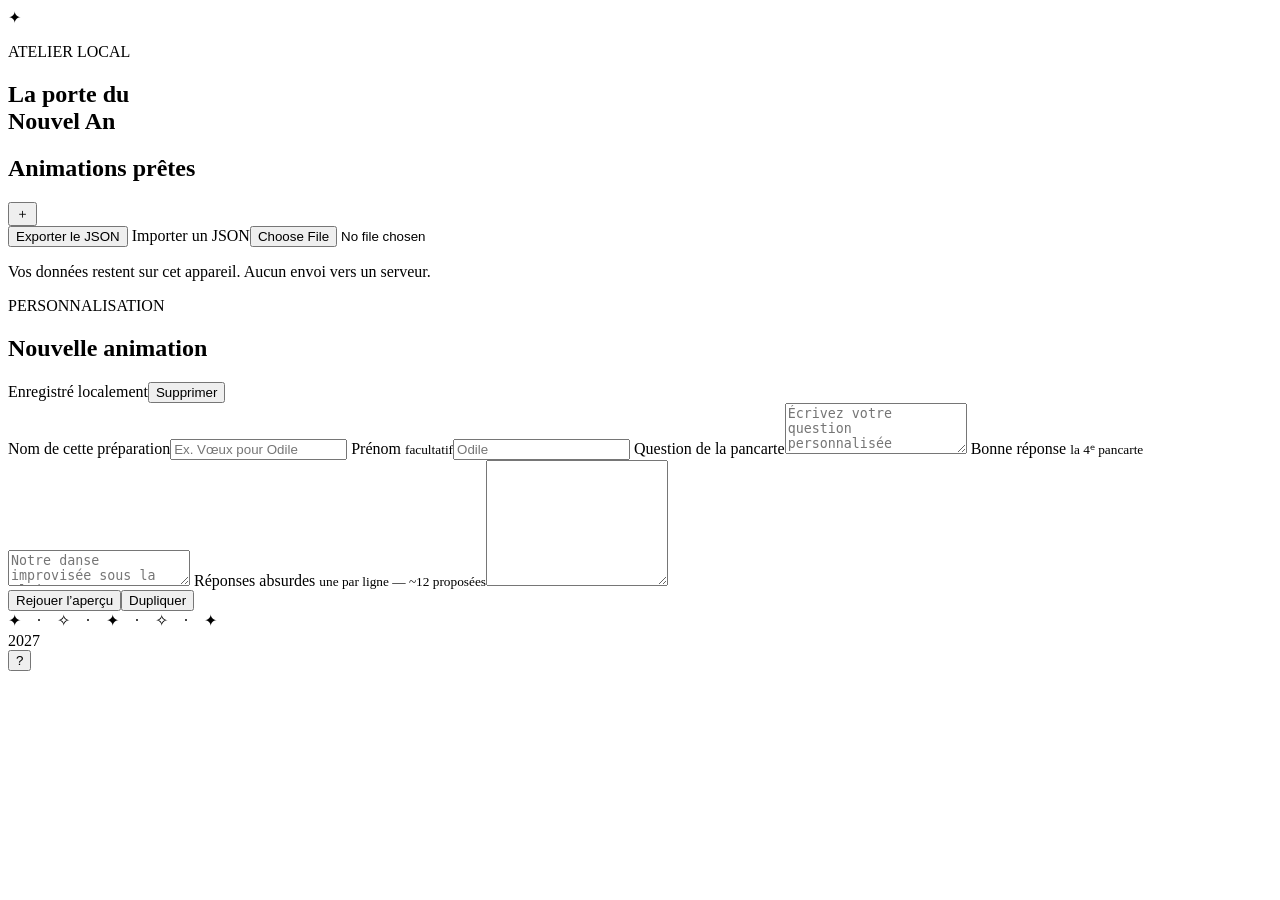
==== index.html @ 50838928 "Ajouter l’animation du Nouvel An" ====
<!doctype html>
<html lang="fr">
  <head>
    <meta charset="UTF-8" />
    <meta name="viewport" content="width=device-width, initial-scale=1.0" />
    <meta name="description" content="Créateur local d'animations de vœux du Nouvel An." />
    <title>La porte du Nouvel An</title>
    <link rel="stylesheet" href="style.css?v=20261016-2" />
    <style>
      .scene-toss .wire-person { left:33%; animation: pick-up .56s ease-in-out forwards; }
      .scene-toss .sign { top:-50px; left:17px; width:205px; min-height:91px; height:auto; padding:10px 12px; opacity:1; animation: toss-sign .56s ease-in forwards; font:700 16px/1.08 Georgia,serif; }
      @keyframes toss-sign { to { transform:translate(310px,-125px) rotate(36deg); opacity:0; } }
      @keyframes pick-up { 50% { transform:translateY(18px) rotate(13deg); } 100% { transform:translateY(0); } }
    </style>
    <style>
      .scene-wrong .wire-person { left:33%; animation: sit-and-cry .45s ease-out forwards; }
      .scene-wrong .wire-person::after { content:"💧"; position:absolute; top:58px; left:82px; font-size:20px; animation: tears .8s ease-in-out infinite; }
      .scene-wrong .answer-button { animation: toss-answer .55s ease-in forwards; pointer-events:none; }
      .scene-wrong .sign { display:none; }
      @keyframes toss-answer { to { transform:translate(340px,-155px) rotate(40deg); opacity:0; } }
      @keyframes sit-and-cry { to { transform:translate(-18px,48px) rotate(72deg); } }
      @keyframes tears { 50% { transform:translateY(12px); opacity:.35; } }
    </style>
    <style>
      .scene-answers .sign { display:block; top:-50px; left:17px; width:205px; min-height:91px; height:auto; padding:10px 12px; opacity:1; transform:rotate(-2deg); font:700 16px/1.08 Georgia,serif; animation:sign-up .35s ease-out forwards; }
      .scene-wrong .sign { display:block; top:-50px; left:17px; width:205px; min-height:91px; height:auto; padding:10px 12px; opacity:1; animation:toss-sign .56s ease-in forwards; font:700 16px/1.08 Georgia,serif; }
    </style>
    <style>
      .scene-restart .wire-person { left:33%; animation:run-away 1.1s ease-in forwards; }
      .scene-restart .sign { opacity:0; }
      @keyframes run-away { to { transform:translateX(-430px) rotate(-8deg); } }
    </style>
    <style>
      .scene-intro .arm-left { animation: swing-arm-left .28s ease-in-out infinite alternate; }
      .scene-intro .arm-right { animation: swing-arm-right .28s ease-in-out infinite alternate; }
      .scene-intro .leg-left { animation: swing-leg-left .28s ease-in-out infinite alternate; }
      .scene-intro .leg-right { animation: swing-leg-right .28s ease-in-out infinite alternate; }
      @keyframes swing-arm-left { from { transform:rotate(58deg); } to { transform:rotate(-42deg); } }
      @keyframes swing-arm-right { from { transform:rotate(-60deg); } to { transform:rotate(40deg); } }
      @keyframes swing-leg-left { from { transform:rotate(30deg); } to { transform:rotate(-34deg); } }
      @keyframes swing-leg-right { from { transform:rotate(-30deg); } to { transform:rotate(34deg); } }
    </style>
    <style>
      .scene-knock .wire-person { left:42%; animation: stand-at-door .18s ease-out forwards; }
      .scene-knock .arm-right { height:60px; animation: knock-against-door .18s ease-in-out 9 alternate; }
      .scene-knock .arm-left { transform:rotate(55deg); }
      .scene-knock .leg-left { transform:rotate(40deg); }
      .scene-knock .leg-right { transform:rotate(-15deg); }
      @keyframes stand-at-door { to { transform:translateX(0); } }
      @keyframes knock-against-door { from { transform:rotate(-65deg) translate(0,0); } to { transform:rotate(-72deg) translate(7px,-3px); } }
    </style>
    <style>
      .door-reveal { display:none; }
      .scene-success { background:linear-gradient(#172b4b 0%,#203a64 62%,#1d3048 62%); }
      .scene-success::after { display:none; }
      .scene-success .door-knob { display:none; }
      .scene-success.scene-sunrise .stars,.scene-success.scene-sunrise .moon { display:none; }
      .scene-success .door { overflow:visible; background:transparent; box-shadow:none; }
      .scene-success .door-reveal { display:block; position:absolute; z-index:1; inset:0; overflow:hidden; background:linear-gradient(#76bfe4 0%,#f9d495 51%,#378fba 52%,#1e6f9b 75%,#e3bd72 76%); opacity:0; }
      .scene-success .door-reveal::before { content:""; position:absolute; z-index:1; right:-12%; bottom:-8%; width:125%; height:30%; background:radial-gradient(ellipse at 48% 5%,#f6dfa0 0 8%,transparent 9%),linear-gradient(172deg,transparent 0 36%,#ebcd83 37% 100%); }
      .scene-success .sun { position:absolute; z-index:1; left:58%; bottom:48%; width:45px; height:45px; border-radius:50%; background:#fff1a6; box-shadow:0 0 23px #fff1a6; transform:translate(-50%,48px); }
      .scene-success.scene-sunrise .sun { animation:sunrise 20.7s ease-out forwards; }
      .scene-success.scene-sunrise .door-reveal { animation:landscape-appears 20.7s ease-out forwards; }
      .scene-success .sea { position:absolute; z-index:2; bottom:24%; width:100%; height:24%; background:linear-gradient(#e7f6eb 0 2px,#378fba 3px,#1e6f9b 100%); opacity:.82; }
      .trash-bag { display:none; }
      .scene-success.scene-sunrise .trash-bag { display:flex; position:absolute; z-index:1; left:-170px; bottom:25%; width:145px; height:98px; align-items:center; justify-content:center; padding:15px 12px 10px; border-radius:48% 46% 42% 44%; background:linear-gradient(135deg,#24272b,#020303 68%); box-shadow:inset 14px 8px 18px #555a60,4px 7px 8px #143e59aa; color:#fff; font:700 15px/1.05 Georgia,serif; text-align:center; transform:rotate(-8deg); animation:trash-crosses-sea 20.7s linear forwards; }
      .scene-success.scene-sunrise .trash-bag::before { content:""; position:absolute; top:-16px; left:53px; width:35px; height:23px; border-radius:50% 50% 20% 20%; background:#111315; transform:rotate(8deg); }
      .caravel { display:none; }
      .scene-success.scene-sunrise .caravel { display:block; position:absolute; z-index:1; left:calc(100% + 25px); bottom:31%; width:180px; height:125px; animation:caravel-arrives 17.625s ease-out forwards; }
      .caravel::before { content:""; position:absolute; bottom:0; left:10px; width:160px; height:38px; border-radius:0 0 50% 50%; background:linear-gradient(#8b4e2c,#492719); box-shadow:inset 0 -10px #2d1711,0 7px 7px #143e5988; }
      .caravel::after { content:"2027"; position:absolute; z-index:3; bottom:8px; left:55px; color:#f7e6b9; font:700 21px/1 Georgia,serif; letter-spacing:1px; text-shadow:1px 1px #2d1711; }
      .caravel-mast { position:absolute; z-index:2; bottom:30px; left:87px; width:6px; height:102px; background:#57321e; }
      .caravel-sail { position:absolute; z-index:1; bottom:49px; width:70px; height:78px; background:#f5e6bd; box-shadow:inset -8px 0 #d3b77f; }
      .caravel-sail.left { left:18px; clip-path:polygon(100% 0,100% 100%,0 100%); }
      .caravel-sail.right { left:93px; clip-path:polygon(0 0,100% 100%,0 100%); }
      .caravel-flag { position:absolute; z-index:3; bottom:125px; left:90px; width:34px; height:20px; background:#ba463b; clip-path:polygon(0 0,100% 25%,0 100%); }
      .new-year-message { display:none; }
      .scene-success.scene-sunrise .new-year-message { display:block; position:absolute; z-index:7; top:calc(77% - 285px); left:58%; width:270px; max-height:0; overflow:hidden; padding:0 18px; transform:translate(-50%,-45px); border-radius:2px; background:#fff7df; box-shadow:0 5px 12px #17233a88; color:#4c3126; font:700 19px/1.22 Georgia,serif; text-align:center; animation:unroll-new-year-message 2.4s ease-out 6s forwards; }
      .scene-success.scene-sunrise .new-year-message::before { content:""; display:block; height:9px; margin:0 -18px 10px; background:#d6a653; }
      .scene-success .door::before,.scene-success .door::after { content:""; position:absolute; z-index:4; top:0; bottom:0; width:50%; background:#f1b656; box-shadow:inset 12px 0 #dd9244,inset -7px 0 #f9d37a; }
      .scene-success .door::before { left:0; transform-origin:left center; animation:open-left 4.8s ease-in-out forwards; }
      .scene-success .door::after { right:0; transform-origin:right center; animation:open-right 4.8s ease-in-out forwards; }
      .scene-success .door-year { z-index:5; display:flex; justify-content:center; }
      .scene-success .door-year span { display:inline-block; }
      .scene-success .year-right { font-size:0; }
      .scene-success .year-right::after { content:"26"; font-size:54px; }
      .scene-success .year-left { animation:year-to-left 1.6s ease-in forwards; }
      .scene-success .year-right { animation:year-to-right 1.6s ease-in forwards; }
      .scene-success .wire-person { z-index:6; bottom:17%; }
      .scene-success.scene-walking .wire-person { left:33%; animation:walk-to-door 2.6s linear forwards; }
      .scene-success.scene-walking .leg-left { animation:walk-leg-left .29s linear 9 alternate; }
      .scene-success.scene-walking .leg-right { animation:walk-leg-right .29s linear 9 alternate; }
      .scene-success.scene-walking .arm-left { animation:walk-arm-left .29s linear 9 alternate; }
      .scene-success.scene-walking .arm-right { animation:walk-arm-right .29s linear 9 alternate; }
      .scene-success.scene-sunrise .wire-person { left:58%; transform:translateX(-50%); animation:move-aside-for-caravel 4s ease-out forwards; }
      .scene-success .sign { display:none; }
      .scene-success .success { top:7%; animation:fade-in 1.2s ease-out forwards; }
      @keyframes open-left { to { transform:perspective(500px) rotateY(-108deg); } }
      @keyframes open-right { to { transform:perspective(500px) rotateY(108deg); } }
      @keyframes year-to-left { to { opacity:0; transform:translate(-190px,-35px) rotate(-24deg); } }
      @keyframes year-to-right { to { opacity:0; transform:translate(190px,-35px) rotate(24deg); } }
      @keyframes caravel-arrives { 0% { left:calc(100% + 25px); bottom:31%; opacity:1; transform:translateY(0) rotate(-1deg) scale(1); } 17% { transform:translateY(-5px) rotate(1deg) scale(1); } 31.2% { transform:translateY(3px) rotate(-1deg) scale(1); } 34.04% { left:calc(58% - 90px); bottom:31%; transform:translateY(0) rotate(0) scale(1); } 51.06% { left:calc(58% - 90px); bottom:31%; opacity:1; transform:translateY(0) rotate(0) scale(1); } 100% { left:-220px; bottom:42%; opacity:0; transform:translateY(0) rotate(-5deg) scale(.16); } }
      @keyframes unroll-new-year-message { 0% { max-height:0; padding-top:0; padding-bottom:0; transform:translate(-50%,-45px); } 28% { transform:translate(-50%,0); } 100% { max-height:130px; padding-top:14px; padding-bottom:16px; transform:translate(-50%,0); } }
      @keyframes move-aside-for-caravel { 0% { left:58%; transform:translateX(-50%); } 30% { transform:translate(-34%,-5px); } 60% { transform:translate(-18%,0); } 100% { left:72%; transform:translate(-50%,35px); } }
      @keyframes walk-to-door { 0% { left:33%; transform:translate(-18px,0); } 12% { transform:translate(-18px,-7px); } 25% { transform:translate(-18px,0); } 37% { transform:translate(-18px,-7px); } 50% { transform:translate(-18px,0); } 62% { transform:translate(-31px,-7px); } 75% { transform:translate(-40px,0); } 87% { transform:translate(-47px,-7px); } 100% { left:58%; transform:translateX(-50%); } }
      @keyframes walk-leg-left { from { transform:rotate(28deg); } to { transform:rotate(-34deg); } }
      @keyframes walk-leg-right { from { transform:rotate(-28deg); } to { transform:rotate(34deg); } }
      @keyframes walk-arm-left { from { transform:rotate(58deg); } to { transform:rotate(-42deg); } }
      @keyframes walk-arm-right { from { transform:rotate(-60deg); } to { transform:rotate(40deg); } }
      @keyframes sunrise { to { transform:translate(-50%,-115px); } }
      @keyframes landscape-appears { from { opacity:0; filter:saturate(1) brightness(.62); } to { opacity:1; filter:saturate(.68) brightness(1); } }
      @keyframes trash-crosses-sea { 0% { left:-170px; bottom:25%; opacity:0; transform:rotate(8deg) scale(1); } 5% { opacity:1; } 50% { transform:rotate(-5deg) scale(1); } 96% { opacity:1; transform:rotate(7deg) scale(.27); } 100% { left:calc(100% + 165px); bottom:45%; opacity:0; transform:rotate(7deg) scale(.25); } }
      @keyframes fade-in { from { opacity:0; } to { opacity:1; } }
    </style>
    <style>
      .scene-wrong .wire-person { animation:sit-and-fade 4s ease-in forwards; }
      @keyframes sit-and-fade { 0% { opacity:1; transform:translate(0,0); } 15% { transform:translate(-18px,48px) rotate(72deg); } 72% { opacity:1; transform:translate(-18px,48px) rotate(72deg); } 100% { opacity:0; transform:translate(-18px,48px) rotate(72deg); } }
    </style>
  </head>
  <body>
    <main class="app-shell">
      <aside class="studio" aria-label="Préparation des animations">
        <div class="brand">
          <span class="spark">✦</span>
          <div><p>ATELIER LOCAL</p><h1>La porte du<br />Nouvel An</h1></div>
        </div>

        <div class="library-head">
          <h2>Animations prêtes</h2>
          <button id="new-animation" class="icon-button" title="Nouvelle animation" aria-label="Nouvelle animation">＋</button>
        </div>
        <nav id="animation-list" class="animation-list" aria-label="Liste des animations"></nav>

        <div class="library-actions">
          <button id="export-json" class="secondary">Exporter le JSON</button>
          <label class="secondary import-label">Importer un JSON<input id="import-json" type="file" accept="application/json" /></label>
        </div>
        <p class="privacy-note">Vos données restent sur cet appareil. Aucun envoi vers un serveur.</p>
      </aside>

      <section class="workspace">
        <header class="topbar">
          <div><p class="eyebrow">PERSONNALISATION</p><h2 id="editor-title">Nouvelle animation</h2></div>
          <div class="top-actions"><span id="save-state" aria-live="polite">Enregistré localement</span><button id="delete-animation" class="danger">Supprimer</button></div>
        </header>

        <div class="content-grid">
          <form id="editor" class="editor-card">
            <label>Nom de cette préparation<input id="label" name="label" maxlength="60" placeholder="Ex. Vœux pour Odile" /></label>
            <label>Prénom <small>facultatif</small><input id="first-name" name="firstName" maxlength="40" placeholder="Odile" /></label>
            <label>Question de la pancarte<textarea id="question" name="question" rows="3" maxlength="180" placeholder="Écrivez votre question personnalisée"></textarea></label>
            <label>Bonne réponse <small>la 4ᵉ pancarte</small><textarea id="correct-answer" name="correctAnswer" rows="2" maxlength="120" placeholder="Notre danse improvisée sous la pluie !"></textarea></label>
            <label>Réponses absurdes <small>une par ligne — ~12 proposées</small><textarea id="silly-answers" name="sillyAnswers" rows="8"></textarea></label>
            <div class="form-actions"><button type="button" id="reset-preview" class="secondary">Rejouer l’aperçu</button><button type="button" id="duplicate" class="secondary">Dupliquer</button></div>
          </form>

          <section class="preview-panel" aria-label="Aperçu de l'animation">
            <div id="stage" class="stage scene-intro" tabindex="0" aria-label="Aperçu de l'animation. Cliquez sur la question lorsqu'elle apparaît.">
              <div class="stars" aria-hidden="true">✦　·　✧　·　✦　·　✧　·　✦</div>
              <div class="moon" aria-hidden="true"></div>
              <div class="door-reveal" aria-hidden="true"><div class="sun"></div><div class="sea"></div></div>
              <div class="trash-bag" aria-hidden="true">Embrouilles<br />2026</div>
              <div class="caravel" aria-hidden="true"><div class="caravel-mast"></div><div class="caravel-sail left"></div><div class="caravel-sail right"></div><div class="caravel-flag"></div></div>
              <div class="door" aria-label="Porte de l'année 2027"><div class="door-year"><span class="year-left">20</span><span class="year-right">27</span></div><div class="door-knob"></div></div>
              <div class="new-year-message">Embarque vers une bonne et heureuse nouvelle année</div>
              <div id="wire-person" class="wire-person"><div class="head"></div><div class="body"></div><div class="arm arm-left"></div><div class="arm arm-right"></div><div class="leg leg-left"></div><div class="leg leg-right"></div><button id="sign" class="sign" type="button" aria-live="polite">?</button></div>
              <p id="scene-caption" class="scene-caption" aria-live="polite"></p>
              <button id="answer-button" class="answer-button" type="button" hidden></button>
              <div id="success" class="success" hidden></div>
            </div>
          </section>
        </div>
      </section>
    </main>
    <template id="list-item-template"><button class="animation-item" type="button"><span class="item-name"></span><span class="item-detail"></span></button></template>
    <script src="app.js?v=20261016-2"></script>
  </body>
</html>
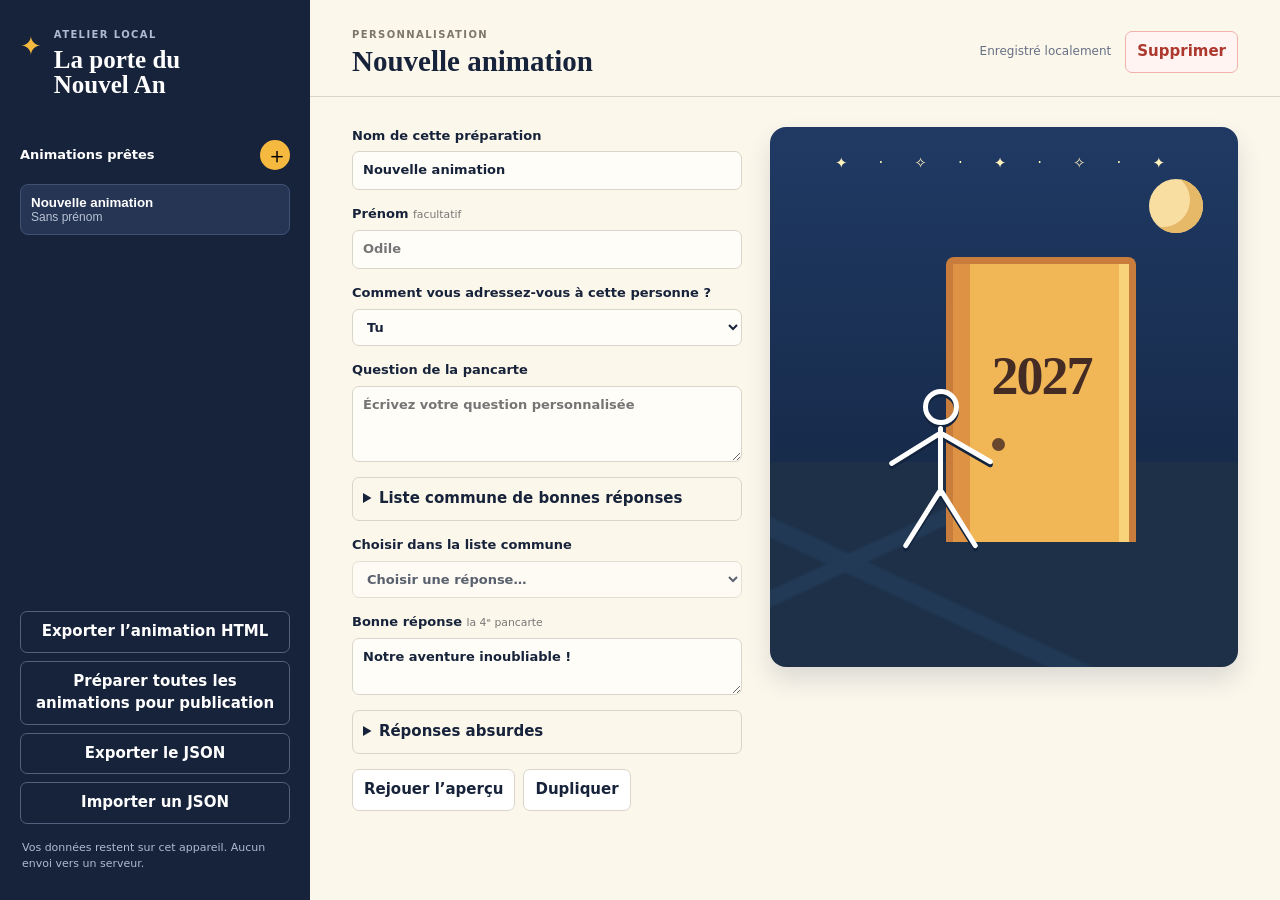
==== commit 7fe0f235: "Actualiser l’application de préparation des vœux" ====
--- a/index.html
+++ b/index.html
@@ -5,7 +5,7 @@
     <meta name="viewport" content="width=device-width, initial-scale=1.0" />
     <meta name="description" content="Créateur local d'animations de vœux du Nouvel An." />
     <title>La porte du Nouvel An</title>
-    <link rel="stylesheet" href="style.css?v=20261016-2" />
+    <link rel="stylesheet" href="style.css?v=20261018-11" />
     <style>
       .scene-toss .wire-person { left:33%; animation: pick-up .56s ease-in-out forwards; }
       .scene-toss .sign { top:-50px; left:17px; width:205px; min-height:91px; height:auto; padding:10px 12px; opacity:1; animation: toss-sign .56s ease-in forwards; font:700 16px/1.08 Georgia,serif; }
@@ -13,7 +13,7 @@
       @keyframes pick-up { 50% { transform:translateY(18px) rotate(13deg); } 100% { transform:translateY(0); } }
     </style>
     <style>
-      .scene-wrong .wire-person { left:33%; animation: sit-and-cry .45s ease-out forwards; }
+      .scene-wrong .wire-person { left:var(--question-position); animation: sit-and-cry .45s ease-out forwards; }
       .scene-wrong .wire-person::after { content:"💧"; position:absolute; top:58px; left:82px; font-size:20px; animation: tears .8s ease-in-out infinite; }
       .scene-wrong .answer-button { animation: toss-answer .55s ease-in forwards; pointer-events:none; }
       .scene-wrong .sign { display:none; }
@@ -22,53 +22,83 @@
       @keyframes tears { 50% { transform:translateY(12px); opacity:.35; } }
     </style>
     <style>
-      .scene-answers .sign { display:block; top:-50px; left:17px; width:205px; min-height:91px; height:auto; padding:10px 12px; opacity:1; transform:rotate(-2deg); font:700 16px/1.08 Georgia,serif; animation:sign-up .35s ease-out forwards; }
+      .scene-question .sign { top:auto; bottom:191px; }
+      .scene-answers .sign { display:block; top:auto; bottom:191px; left:17px; width:205px; min-height:91px; height:auto; padding:10px 12px; opacity:1; transform:rotate(-2deg); font:700 16px/1.08 Georgia,serif; animation:sign-up .35s ease-out forwards; }
       .scene-wrong .sign { display:block; top:-50px; left:17px; width:205px; min-height:91px; height:auto; padding:10px 12px; opacity:1; animation:toss-sign .56s ease-in forwards; font:700 16px/1.08 Georgia,serif; }
     </style>
     <style>
-      .scene-restart .wire-person { left:33%; animation:run-away 1.1s ease-in forwards; }
+      .scene-restart .wire-person { left:var(--question-position); animation:run-away 1.1s ease-in forwards; }
       .scene-restart .sign { opacity:0; }
       @keyframes run-away { to { transform:translateX(-430px) rotate(-8deg); } }
     </style>
     <style>
-      .scene-intro .arm-left { animation: swing-arm-left .28s ease-in-out infinite alternate; }
-      .scene-intro .arm-right { animation: swing-arm-right .28s ease-in-out infinite alternate; }
-      .scene-intro .leg-left { animation: swing-leg-left .28s ease-in-out infinite alternate; }
-      .scene-intro .leg-right { animation: swing-leg-right .28s ease-in-out infinite alternate; }
+      .scene-intro .arm-left { animation: swing-arm-left .28125s ease-in-out 8 alternate forwards; }
+      .scene-intro .arm-right { animation: swing-arm-right .28125s ease-in-out 8 alternate forwards; }
+      .scene-intro .leg-left { animation: swing-leg-left .28125s ease-in-out 8 alternate forwards; }
+      .scene-intro .leg-right { animation: swing-leg-right .28125s ease-in-out 8 alternate forwards; }
       @keyframes swing-arm-left { from { transform:rotate(58deg); } to { transform:rotate(-42deg); } }
       @keyframes swing-arm-right { from { transform:rotate(-60deg); } to { transform:rotate(40deg); } }
-      @keyframes swing-leg-left { from { transform:rotate(30deg); } to { transform:rotate(-34deg); } }
-      @keyframes swing-leg-right { from { transform:rotate(-30deg); } to { transform:rotate(34deg); } }
-    </style>
-    <style>
-      .scene-knock .wire-person { left:42%; animation: stand-at-door .18s ease-out forwards; }
+      @keyframes swing-leg-left { from { transform:rotate(32deg); } to { transform:rotate(-32deg); } }
+      @keyframes swing-leg-right { from { transform:rotate(-32deg); } to { transform:rotate(32deg); } }
+    </style>
+    <style>
+      .scene-retreat .wire-person { left:var(--question-position); transform:scale(var(--person-scale)); animation:step-back .84s linear forwards, walk-bob .28s ease-in-out 3; }
+      .scene-retreat .leg-left { animation:swing-leg-left .28s ease-in-out 3 alternate forwards; }
+      .scene-retreat .leg-right { animation:swing-leg-right .28s ease-in-out 3 alternate forwards; }
+      .scene-retreat .arm-left { animation:swing-arm-left .28s ease-in-out 3 alternate forwards; }
+      .scene-retreat .arm-right { animation:swing-arm-right .28s ease-in-out 3 alternate forwards; }
+      @keyframes step-back { from { left:calc(var(--door-center) - var(--knock-offset)); } to { left:var(--question-position); } }
+      .scene-knock .wire-person { left:calc(var(--door-center) - var(--knock-offset)); animation: stand-at-door .18s ease-out forwards; }
       .scene-knock .arm-right { height:60px; animation: knock-against-door .18s ease-in-out 9 alternate; }
       .scene-knock .arm-left { transform:rotate(55deg); }
       .scene-knock .leg-left { transform:rotate(40deg); }
       .scene-knock .leg-right { transform:rotate(-15deg); }
-      @keyframes stand-at-door { to { transform:translateX(0); } }
-      @keyframes knock-against-door { from { transform:rotate(-65deg) translate(0,0); } to { transform:rotate(-72deg) translate(7px,-3px); } }
-    </style>
-    <style>
+      @keyframes stand-at-door { to { transform:scale(var(--person-scale)); } }
+      @keyframes knock-against-door { from { transform:rotate(-82deg); } to { transform:rotate(-88deg); } }
+    </style>
+    <style>
+      .stage { border:none !important; outline:none !important; }
+      .head::before,.head::after { content:""; position:absolute; top:9px; width:4px; height:4px; border-radius:50%; background:#fff; }
+      .head::before { left:5px; }
+      .head::after { right:5px; }
+      .scene-intro .head::before,.scene-intro .head::after,
+      .scene-retreat .head::before,.scene-retreat .head::after,
+      .scene-walking .head::before,.scene-walking .head::after,
+      .scene-restart .head::before,.scene-restart .head::after { visibility:hidden; }
+      .scene-success.scene-sunrise .head::before,.scene-success.scene-sunrise .head::after { animation:eyes-during-opening 6.5s steps(1,end) forwards; }
+      @keyframes eyes-during-opening { 0% { visibility:hidden; } 61.54% { visibility:visible; } 73.85% { visibility:hidden; } 100% { visibility:visible; } }
       .door-reveal { display:none; }
       .scene-success { background:linear-gradient(#172b4b 0%,#203a64 62%,#1d3048 62%); }
       .scene-success::after { display:none; }
-      .scene-success .door-knob { display:none; }
       .scene-success.scene-sunrise .stars,.scene-success.scene-sunrise .moon { display:none; }
-      .scene-success .door { overflow:visible; background:transparent; box-shadow:none; }
-      .scene-success .door-reveal { display:block; position:absolute; z-index:1; inset:0; overflow:hidden; background:linear-gradient(#76bfe4 0%,#f9d495 51%,#378fba 52%,#1e6f9b 75%,#e3bd72 76%); opacity:0; }
+      .door { overflow:visible; background:transparent; box-shadow:none; }
+      .door-panel { position:absolute; inset:0; background:#f1b656; box-shadow:inset 17px 0 #dd9244,inset -10px 0 #f9d37a; transform-origin:right center; }
+      .scene-success.scene-sunrise .door-panel { animation:open-door 4.8s ease-in-out forwards; }
+      .scene-success .door-reveal { display:block; position:absolute; z-index:1; inset:0; overflow:hidden; background:linear-gradient(#72c8f3 0%,#bfeafb 35%,#fffdf7 51%,#5aa4ca 52%,#28789f 75%,#e3bd72 76%); opacity:0; }
       .scene-success .door-reveal::before { content:""; position:absolute; z-index:1; right:-12%; bottom:-8%; width:125%; height:30%; background:radial-gradient(ellipse at 48% 5%,#f6dfa0 0 8%,transparent 9%),linear-gradient(172deg,transparent 0 36%,#ebcd83 37% 100%); }
-      .scene-success .sun { position:absolute; z-index:1; left:58%; bottom:48%; width:45px; height:45px; border-radius:50%; background:#fff1a6; box-shadow:0 0 23px #fff1a6; transform:translate(-50%,48px); }
+      .scene-success .sun { position:absolute; z-index:1; left:16.67%; bottom:48%; width:45px; height:45px; border-radius:50%; background:#ffdc00; box-shadow:0 0 30px #ffe630,0 0 65px #fff0a6; transform:translate(-50%,48px); }
       .scene-success.scene-sunrise .sun { animation:sunrise 20.7s ease-out forwards; }
       .scene-success.scene-sunrise .door-reveal { animation:landscape-appears 20.7s ease-out forwards; }
-      .scene-success .sea { position:absolute; z-index:2; bottom:24%; width:100%; height:24%; background:linear-gradient(#e7f6eb 0 2px,#378fba 3px,#1e6f9b 100%); opacity:.82; }
+      .sun-cloud-track { display:none; }
+      .scene-success.scene-sunrise .sun-cloud-track { display:block; position:absolute; z-index:2; inset:0; pointer-events:none; animation:cloud-sunrise 20.7s ease-out forwards; }
+      .sun-cloud { position:absolute; left:calc(16.67% + 60px); bottom:calc(48% + 18px); width:56px; height:9px; border-radius:50%; background:linear-gradient(90deg,transparent,#fff 25% 75%,transparent); box-shadow:0 3px 4px #68717a80; opacity:0; }
+      .scene-success.scene-message-changed .sun-cloud { animation:cloud-passes 5s linear 4s forwards; }
+      .scene-success .sea { position:absolute; z-index:2; bottom:24%; width:100%; height:24%; background:linear-gradient(#f9ffff 0 2px,#69b8da 3px,#28789f 100%); opacity:.82; }
       .trash-bag { display:none; }
       .scene-success.scene-sunrise .trash-bag { display:flex; position:absolute; z-index:1; left:-170px; bottom:25%; width:145px; height:98px; align-items:center; justify-content:center; padding:15px 12px 10px; border-radius:48% 46% 42% 44%; background:linear-gradient(135deg,#24272b,#020303 68%); box-shadow:inset 14px 8px 18px #555a60,4px 7px 8px #143e59aa; color:#fff; font:700 15px/1.05 Georgia,serif; text-align:center; transform:rotate(-8deg); animation:trash-crosses-sea 20.7s linear forwards; }
       .scene-success.scene-sunrise .trash-bag::before { content:""; position:absolute; top:-16px; left:53px; width:35px; height:23px; border-radius:50% 50% 20% 20%; background:#111315; transform:rotate(8deg); }
       .caravel { display:none; }
-      .scene-success.scene-sunrise .caravel { display:block; position:absolute; z-index:1; left:calc(100% + 25px); bottom:31%; width:180px; height:125px; animation:caravel-arrives 17.625s ease-out forwards; }
-      .caravel::before { content:""; position:absolute; bottom:0; left:10px; width:160px; height:38px; border-radius:0 0 50% 50%; background:linear-gradient(#8b4e2c,#492719); box-shadow:inset 0 -10px #2d1711,0 7px 7px #143e5988; }
-      .caravel::after { content:"2027"; position:absolute; z-index:3; bottom:8px; left:55px; color:#f7e6b9; font:700 21px/1 Georgia,serif; letter-spacing:1px; text-shadow:1px 1px #2d1711; }
+      .scene-success.scene-sunrise .caravel { display:block; position:absolute; z-index:1; left:calc(100% + 25px); bottom:31%; width:180px; height:125px; animation:caravel-arrives 19.625s ease-out forwards; }
+      .caravel-side { z-index:0; }
+      .caravel-side::before { content:""; position:absolute; z-index:0; bottom:0; left:10px; width:160px; height:38px; border-radius:0 0 50% 50%; background:linear-gradient(#8b4e2c,#492719); box-shadow:inset 0 -10px #2d1711,0 7px 7px #143e5988; }
+      .caravel-year { position:absolute; z-index:5; bottom:8px; left:10px; width:160px; color:#fff4d0; text-align:center; font:700 21px/1 Georgia,serif; letter-spacing:1px; text-shadow:1px 1px 2px #2d1711; }
+      .caravel-turn { position:absolute; inset:0; transform-style:preserve-3d; animation:caravel-turn-away 19.625s ease-in-out forwards; }
+      .caravel-side,.caravel-stern { position:absolute; inset:0; backface-visibility:hidden; }
+      .caravel-stern { transform:rotateY(90deg); }
+      .caravel-stern::before { content:""; position:absolute; bottom:0; left:47px; width:86px; height:39px; border-radius:0 0 35% 35%; background:linear-gradient(#8b4e2c,#492719); box-shadow:inset 0 -10px #2d1711,0 7px 7px #143e5988; }
+      .caravel-stern::after { content:"2027"; position:absolute; z-index:3; bottom:8px; left:66px; color:#f7e6b9; font:700 17px/1 Georgia,serif; text-shadow:1px 1px #2d1711; }
+      .caravel-stern .caravel-sail { left:56px; width:68px; clip-path:polygon(50% 0,100% 100%,0 100%); }
+      @keyframes caravel-turn-away { 0%,56.0475% { transform:rotateY(0deg); } 80%,100% { transform:rotateY(-90deg); } }
       .caravel-mast { position:absolute; z-index:2; bottom:30px; left:87px; width:6px; height:102px; background:#57321e; }
       .caravel-sail { position:absolute; z-index:1; bottom:49px; width:70px; height:78px; background:#f5e6bd; box-shadow:inset -8px 0 #d3b77f; }
       .caravel-sail.left { left:18px; clip-path:polygon(100% 0,100% 100%,0 100%); }
@@ -77,39 +107,68 @@
       .new-year-message { display:none; }
       .scene-success.scene-sunrise .new-year-message { display:block; position:absolute; z-index:7; top:calc(77% - 285px); left:58%; width:270px; max-height:0; overflow:hidden; padding:0 18px; transform:translate(-50%,-45px); border-radius:2px; background:#fff7df; box-shadow:0 5px 12px #17233a88; color:#4c3126; font:700 19px/1.22 Georgia,serif; text-align:center; animation:unroll-new-year-message 2.4s ease-out 6s forwards; }
       .scene-success.scene-sunrise .new-year-message::before { content:""; display:block; height:9px; margin:0 -18px 10px; background:#d6a653; }
-      .scene-success .door::before,.scene-success .door::after { content:""; position:absolute; z-index:4; top:0; bottom:0; width:50%; background:#f1b656; box-shadow:inset 12px 0 #dd9244,inset -7px 0 #f9d37a; }
-      .scene-success .door::before { left:0; transform-origin:left center; animation:open-left 4.8s ease-in-out forwards; }
-      .scene-success .door::after { right:0; transform-origin:right center; animation:open-right 4.8s ease-in-out forwards; }
-      .scene-success .door-year { z-index:5; display:flex; justify-content:center; }
-      .scene-success .door-year span { display:inline-block; }
-      .scene-success .year-right { font-size:0; }
-      .scene-success .year-right::after { content:"26"; font-size:54px; }
-      .scene-success .year-left { animation:year-to-left 1.6s ease-in forwards; }
-      .scene-success .year-right { animation:year-to-right 1.6s ease-in forwards; }
+      .scene-success.scene-message-rolling .new-year-message { animation:roll-up-new-year-message 1s ease-in forwards; }
+      .scene-success.scene-message-changed .new-year-message { animation:unroll-new-year-message 1s ease-out forwards; }
+      .scene-success.scene-message-final-rolling .new-year-message { animation:roll-up-new-year-message 1s ease-in forwards; }
+      .scene-success.scene-message-final .new-year-message { animation:unroll-new-year-message 1s ease-out forwards; }
+      .message-after,.message-final { display:none; }
+      .scene-success.scene-message-changed .message-before { display:none; }
+      .scene-success.scene-message-changed .message-after { display:block; }
+      .scene-success.scene-message-final .message-after { display:none; }
+      .scene-success.scene-message-final .message-final { display:block; }
       .scene-success .wire-person { z-index:6; bottom:17%; }
-      .scene-success.scene-walking .wire-person { left:33%; animation:walk-to-door 2.6s linear forwards; }
-      .scene-success.scene-walking .leg-left { animation:walk-leg-left .29s linear 9 alternate; }
-      .scene-success.scene-walking .leg-right { animation:walk-leg-right .29s linear 9 alternate; }
-      .scene-success.scene-walking .arm-left { animation:walk-arm-left .29s linear 9 alternate; }
-      .scene-success.scene-walking .arm-right { animation:walk-arm-right .29s linear 9 alternate; }
-      .scene-success.scene-sunrise .wire-person { left:58%; transform:translateX(-50%); animation:move-aside-for-caravel 4s ease-out forwards; }
+      .scene-success.scene-walking .wire-person { left:var(--question-position); animation:walk-to-door 2.6s linear forwards, walk-bob 0.2888889s ease-in-out 9; }
+      .scene-success.scene-walking .leg-left { animation:walk-leg-left 0.2888889s ease-in-out 9 alternate; }
+      .scene-success.scene-walking .leg-right { animation:walk-leg-right 0.2888889s ease-in-out 9 alternate; }
+      .scene-success.scene-walking .arm-left { animation:walk-arm-left 0.2888889s ease-in-out 9 alternate; }
+      .scene-success.scene-walking .arm-right { animation:walk-arm-right 0.2888889s ease-in-out 9 alternate; }
+      .scene-success.scene-final-knock .wire-person { left:calc(var(--door-center) - var(--knock-offset)); transform:scale(var(--person-scale)); }
+      .scene-success.scene-final-knock .arm-right { height:60px; animation:knock-against-door .18s ease-in-out 9 alternate; }
+      .scene-success.scene-final-knock .arm-left { transform:rotate(55deg); }
+      .scene-success.scene-final-knock .leg-left { transform:rotate(40deg); }
+      .scene-success.scene-final-knock .leg-right { transform:rotate(-15deg); }
+      .scene-success.scene-sunrise .wire-person { left:calc(var(--door-center) - var(--knock-offset)); transform:scale(var(--person-scale)); animation:move-aside-for-caravel 6.5s ease-out forwards; }
+      .scene-success.scene-sunrise .leg-left { animation:return-leg-left .5s ease-in-out 8 alternate, return-leg-left .425s ease-in-out 4.8s 4 alternate; }
+      .scene-success.scene-sunrise .leg-right { animation:return-leg-right .5s ease-in-out 8 alternate, return-leg-right .425s ease-in-out 4.8s 4 alternate; }
+      .scene-success.scene-sunrise .arm-left { animation:caravel-gestures 19.625s ease-in-out forwards; }
+      .scene-success.scene-sunrise .arm-right { animation:fold-right-arm 6.5s ease-in-out forwards; }
+      .scene-success.scene-message-final .arm-right { animation:raise-final-arm .7s ease-in-out forwards; }
       .scene-success .sign { display:none; }
       .scene-success .success { top:7%; animation:fade-in 1.2s ease-out forwards; }
-      @keyframes open-left { to { transform:perspective(500px) rotateY(-108deg); } }
-      @keyframes open-right { to { transform:perspective(500px) rotateY(108deg); } }
-      @keyframes year-to-left { to { opacity:0; transform:translate(-190px,-35px) rotate(-24deg); } }
-      @keyframes year-to-right { to { opacity:0; transform:translate(190px,-35px) rotate(24deg); } }
-      @keyframes caravel-arrives { 0% { left:calc(100% + 25px); bottom:31%; opacity:1; transform:translateY(0) rotate(-1deg) scale(1); } 17% { transform:translateY(-5px) rotate(1deg) scale(1); } 31.2% { transform:translateY(3px) rotate(-1deg) scale(1); } 34.04% { left:calc(58% - 90px); bottom:31%; transform:translateY(0) rotate(0) scale(1); } 51.06% { left:calc(58% - 90px); bottom:31%; opacity:1; transform:translateY(0) rotate(0) scale(1); } 100% { left:-220px; bottom:42%; opacity:0; transform:translateY(0) rotate(-5deg) scale(.16); } }
+      @keyframes open-door { to { transform:perspective(500px) rotateY(102deg); } }
+      @keyframes fold-right-arm { 0% { transform:rotate(-60deg); } 5%,73.85% { transform:rotate(-12deg); } 81%,100% { transform:rotate(-60deg); } }
+      @keyframes raise-final-arm { from { transform:rotate(-60deg); } to { transform:rotate(-145deg); } }
+      @keyframes caravel-arrives { 0% { left:calc(100% + 25px); bottom:31%; opacity:1; transform:translateY(0) rotate(-1deg) scale(1); } 15.2675% { transform:translateY(-5px) rotate(1deg) scale(1); } 28.0204% { transform:translateY(3px) rotate(-1deg) scale(1); } 30.571% { left:calc(58% - 90px); bottom:31%; transform:translateY(0) rotate(0) scale(1); } 56.0475% { left:calc(58% - 90px); bottom:31%; opacity:1; transform:translateY(0) rotate(0) scale(1); } 100% { left:-220px; bottom:42%; opacity:0; transform:translateY(0) rotate(-5deg) scale(.16); } }
       @keyframes unroll-new-year-message { 0% { max-height:0; padding-top:0; padding-bottom:0; transform:translate(-50%,-45px); } 28% { transform:translate(-50%,0); } 100% { max-height:130px; padding-top:14px; padding-bottom:16px; transform:translate(-50%,0); } }
-      @keyframes move-aside-for-caravel { 0% { left:58%; transform:translateX(-50%); } 30% { transform:translate(-34%,-5px); } 60% { transform:translate(-18%,0); } 100% { left:72%; transform:translate(-50%,35px); } }
-      @keyframes walk-to-door { 0% { left:33%; transform:translate(-18px,0); } 12% { transform:translate(-18px,-7px); } 25% { transform:translate(-18px,0); } 37% { transform:translate(-18px,-7px); } 50% { transform:translate(-18px,0); } 62% { transform:translate(-31px,-7px); } 75% { transform:translate(-40px,0); } 87% { transform:translate(-47px,-7px); } 100% { left:58%; transform:translateX(-50%); } }
-      @keyframes walk-leg-left { from { transform:rotate(28deg); } to { transform:rotate(-34deg); } }
-      @keyframes walk-leg-right { from { transform:rotate(-28deg); } to { transform:rotate(34deg); } }
+      @keyframes roll-up-new-year-message { 0% { max-height:130px; padding-top:14px; padding-bottom:16px; transform:translate(-50%,0); } 72% { transform:translate(-50%,0); } 100% { max-height:0; padding-top:0; padding-bottom:0; transform:translate(-50%,-45px); } }
+      @keyframes move-aside-for-caravel {
+        0% { left:calc(var(--door-center) - var(--knock-offset)); transform:scale(var(--person-scale)); }
+        18.46% { transform:translate(-34%,-5px); }
+        36.92% { transform:translate(-18%,0); }
+        61.54%,73.85% { left:72%; transform:translate(-50%,35px); }
+        100% { left:calc(var(--door-center) + 50px); transform:translate(-50%,35px) scale(var(--person-scale)); }
+      }
+      @keyframes caravel-gestures {
+        0%,16.31% { transform:rotate(58deg); }
+        17.85%,42.8% { transform:rotate(12deg); }
+        45%,50%,55% { transform:rotate(100deg); }
+        47.5%,52.5%,56% { transform:rotate(58deg); }
+        58%,62%,66%,70%,74%,78%,82%,86%,90%,94% { transform:rotate(145deg); }
+        60%,64%,68%,72%,76%,80%,84%,88%,92%,96% { transform:rotate(157deg); }
+        100% { transform:rotate(145deg); }
+      }
+      @keyframes walk-to-door { from { left:var(--question-position); transform:scale(var(--person-scale)); } to { left:calc(var(--door-center) - var(--knock-offset)); transform:scale(var(--person-scale)); } }
+      @keyframes walk-leg-left { from { transform:rotate(32deg); } to { transform:rotate(-32deg); } }
+      @keyframes walk-leg-right { from { transform:rotate(-32deg); } to { transform:rotate(32deg); } }
+      @keyframes return-leg-left { from { transform:rotate(26deg); } to { transform:rotate(-28deg); } }
+      @keyframes return-leg-right { from { transform:rotate(-27deg); } to { transform:rotate(28deg); } }
       @keyframes walk-arm-left { from { transform:rotate(58deg); } to { transform:rotate(-42deg); } }
       @keyframes walk-arm-right { from { transform:rotate(-60deg); } to { transform:rotate(40deg); } }
       @keyframes sunrise { to { transform:translate(-50%,-115px); } }
-      @keyframes landscape-appears { from { opacity:0; filter:saturate(1) brightness(.62); } to { opacity:1; filter:saturate(.68) brightness(1); } }
-      @keyframes trash-crosses-sea { 0% { left:-170px; bottom:25%; opacity:0; transform:rotate(8deg) scale(1); } 5% { opacity:1; } 50% { transform:rotate(-5deg) scale(1); } 96% { opacity:1; transform:rotate(7deg) scale(.27); } 100% { left:calc(100% + 165px); bottom:45%; opacity:0; transform:rotate(7deg) scale(.25); } }
+      @keyframes cloud-sunrise { from { transform:translateY(48px); } to { transform:translateY(-115px); } }
+      @keyframes cloud-passes { 0% { left:calc(16.67% + 60px); opacity:1; } 95% { opacity:1; } 100% { left:-60px; opacity:0; } }
+      @keyframes landscape-appears { from { opacity:0; filter:saturate(.75) brightness(.32); } to { opacity:1; filter:saturate(.85) brightness(1.15); } }
+      @keyframes trash-crosses-sea { 0% { left:-170px; bottom:25%; opacity:0; transform:rotate(8deg) scale(1); } 5% { opacity:1; } 50% { transform:rotate(-5deg) scale(1); } 96% { opacity:1; transform:rotate(7deg) scale(.135); } 100% { left:calc(100% + 165px); bottom:45%; opacity:0; transform:rotate(7deg) scale(.125); } }
       @keyframes fade-in { from { opacity:0; } to { opacity:1; } }
     </style>
     <style>
@@ -132,6 +191,9 @@
         <nav id="animation-list" class="animation-list" aria-label="Liste des animations"></nav>
 
         <div class="library-actions">
+          <button id="export-html" class="secondary" type="button">Exporter l’animation HTML</button>
+          <button id="export-publication" class="secondary" type="button">Préparer toutes les animations pour publication</button>
+          <input id="export-style-file" type="file" accept=".css,text/css" style="display:none" />
           <button id="export-json" class="secondary">Exporter le JSON</button>
           <label class="secondary import-label">Importer un JSON<input id="import-json" type="file" accept="application/json" /></label>
         </div>
@@ -148,9 +210,19 @@
           <form id="editor" class="editor-card">
             <label>Nom de cette préparation<input id="label" name="label" maxlength="60" placeholder="Ex. Vœux pour Odile" /></label>
             <label>Prénom <small>facultatif</small><input id="first-name" name="firstName" maxlength="40" placeholder="Odile" /></label>
+            <label>Comment vous adressez-vous à cette personne ?<select id="address-form" name="addressForm"><option value="tu">Tu</option><option value="vous">Vous</option></select></label>
             <label>Question de la pancarte<textarea id="question" name="question" rows="3" maxlength="180" placeholder="Écrivez votre question personnalisée"></textarea></label>
+            <details class="answer-library">
+              <summary>Liste commune de bonnes réponses</summary>
+              <label>Réponses disponibles <small>une par ligne — 120 caractères maximum par réponse</small><textarea id="correct-answer-library" rows="5" placeholder="Ajoutez vos bonnes réponses, une par ligne"></textarea></label>
+              <small>Modifier cette liste ne change pas les réponses déjà choisies pour vos animations.</small>
+            </details>
+            <label>Choisir dans la liste commune<select id="choose-correct-answer"><option value="">Choisir une réponse…</option></select></label>
             <label>Bonne réponse <small>la 4ᵉ pancarte</small><textarea id="correct-answer" name="correctAnswer" rows="2" maxlength="120" placeholder="Notre danse improvisée sous la pluie !"></textarea></label>
-            <label>Réponses absurdes <small>une par ligne — ~12 proposées</small><textarea id="silly-answers" name="sillyAnswers" rows="8"></textarea></label>
+            <details class="answer-library">
+              <summary>Réponses absurdes</summary>
+              <label>Réponses disponibles <small>une par ligne — ~12 proposées</small><textarea id="silly-answers" name="sillyAnswers" rows="8"></textarea></label>
+            </details>
             <div class="form-actions"><button type="button" id="reset-preview" class="secondary">Rejouer l’aperçu</button><button type="button" id="duplicate" class="secondary">Dupliquer</button></div>
           </form>
 
@@ -158,11 +230,11 @@
             <div id="stage" class="stage scene-intro" tabindex="0" aria-label="Aperçu de l'animation. Cliquez sur la question lorsqu'elle apparaît.">
               <div class="stars" aria-hidden="true">✦　·　✧　·　✦　·　✧　·　✦</div>
               <div class="moon" aria-hidden="true"></div>
-              <div class="door-reveal" aria-hidden="true"><div class="sun"></div><div class="sea"></div></div>
-              <div class="trash-bag" aria-hidden="true">Embrouilles<br />2026</div>
-              <div class="caravel" aria-hidden="true"><div class="caravel-mast"></div><div class="caravel-sail left"></div><div class="caravel-sail right"></div><div class="caravel-flag"></div></div>
-              <div class="door" aria-label="Porte de l'année 2027"><div class="door-year"><span class="year-left">20</span><span class="year-right">27</span></div><div class="door-knob"></div></div>
-              <div class="new-year-message">Embarque vers une bonne et heureuse nouvelle année</div>
+              <div class="door-reveal" aria-hidden="true"><div class="sun"></div><div class="sun-cloud-track"><div class="sun-cloud"></div></div><div class="sea"></div></div>
+              <div class="trash-bag" aria-hidden="true">Tes embrouilles<br />2026</div>
+              <div class="caravel" aria-hidden="true"><div class="caravel-turn"><div class="caravel-side"><span class="caravel-year">2027</span><div class="caravel-mast"></div><div class="caravel-sail left"></div><div class="caravel-sail right"></div><div class="caravel-flag"></div></div><div class="caravel-stern"><div class="caravel-mast"></div><div class="caravel-sail"></div><div class="caravel-flag"></div></div></div></div>
+              <div class="door" aria-label="Porte de l'année 2027"><div class="door-panel"><div class="door-year"><span class="year-left">20</span><span class="year-right">27</span></div><div class="door-knob"></div></div></div>
+              <div class="new-year-message"><span class="message-before">Embarque vers une bonne et heureuse nouvelle année</span><span class="message-after">Vogue vers un horizon dégagé</span><span class="message-final">À l’an prochain !</span></div>
               <div id="wire-person" class="wire-person"><div class="head"></div><div class="body"></div><div class="arm arm-left"></div><div class="arm arm-right"></div><div class="leg leg-left"></div><div class="leg leg-right"></div><button id="sign" class="sign" type="button" aria-live="polite">?</button></div>
               <p id="scene-caption" class="scene-caption" aria-live="polite"></p>
               <button id="answer-button" class="answer-button" type="button" hidden></button>
@@ -173,6 +245,6 @@
       </section>
     </main>
     <template id="list-item-template"><button class="animation-item" type="button"><span class="item-name"></span><span class="item-detail"></span></button></template>
-    <script src="app.js?v=20261016-2"></script>
+    <script src="app.js?v=20261018-5"></script>
   </body>
 </html>
--- a/style.css
+++ b/style.css
@@ -0,0 +1,2 @@
+:root{--ink:#17233a;--night:#17233a;--paper:#fcf7eb;--gold:#f5b940;--mint:#73d0bd;--line:#d9d5ca}*{box-sizing:border-box}body{margin:0;background:var(--paper);color:var(--ink);font:15px/1.45 Inter,system-ui,sans-serif}.app-shell{display:grid;grid-template-columns:310px 1fr;min-height:100vh}.studio{display:flex;flex-direction:column;padding:28px 20px;background:var(--night);color:#fff}.brand{display:flex;gap:12px;margin-bottom:42px}.spark{color:var(--gold);font-size:26px}.brand p,.eyebrow{margin:0 0 4px;font-size:10px;font-weight:800;letter-spacing:.14em}.brand p,.privacy-note{color:#aebbd2}.brand h1{margin:0;font:700 25px/1.03 Georgia,serif}.library-head,.topbar,.preview-head{display:flex;justify-content:space-between;align-items:center}.library-head h2{margin:0;font-size:13px}.icon-button{width:30px;height:30px;border:0;border-radius:50%;background:var(--gold);font-size:22px;cursor:pointer}.animation-list{display:flex;flex-direction:column;gap:6px;min-height:100px;margin:14px 0}.animation-item{padding:10px;border:1px solid transparent;border-radius:8px;background:transparent;color:#fff;text-align:left;cursor:pointer}.animation-item:hover,.animation-item.active{border-color:#405274;background:#263553}.item-name,.item-detail{display:block}.item-name{font-weight:700}.item-detail{color:#b8c2d4;font-size:12px}.library-actions{display:grid;gap:8px;margin-top:auto}.secondary,.danger{padding:9px 11px;border:1px solid var(--line);border-radius:7px;background:#fff;color:var(--ink);font:inherit;font-weight:700;cursor:pointer}.studio .secondary{border-color:#52627e;background:transparent;color:#fff;text-align:center}.import-label input{display:none}.privacy-note{margin:16px 2px 0;font-size:11px}.topbar{padding:28px 42px 20px;border-bottom:1px solid var(--line)}.topbar h2{margin:0;font:700 29px/1 Georgia,serif}.eyebrow{color:#7d766b}.top-actions{display:flex;gap:14px;align-items:center}.top-actions span{color:#667085;font-size:12px}.danger{border-color:#efb2aa;background:#fff4f2;color:#ad382e}.content-grid{display:grid;grid-template-columns:minmax(280px,390px) minmax(450px,1fr);gap:28px;padding:30px 42px}.editor-card{display:flex;flex-direction:column;gap:15px}.editor-card label{font-size:13px;font-weight:800}.editor-card small{color:#777;font-weight:500}input,textarea{display:block;width:100%;margin-top:6px;padding:9px 10px;border:1px solid var(--line);border-radius:7px;background:#fffdf8;color:var(--ink);font:inherit;resize:vertical}input:focus,textarea:focus{outline:2px solid #bce8de;border-color:var(--mint)}.generated-line{margin:0;padding:9px 10px;border-radius:7px;background:#e8f7f3;font-size:13px}.form-actions{display:flex;flex-wrap:wrap;gap:8px}.preview-panel{min-width:0}.preview-head{align-items:flex-end;margin-bottom:10px}.preview-head h2{margin:0;font:700 22px/1 Georgia,serif}.runtime{padding:4px 8px;border-radius:20px;background:#f4e5bd;font-size:11px}.stage{--door-center:58%;--knock-offset:161px;--center-knock-offset:112px;--person-scale:1;--question-position:calc(var(--door-center) - var(--knock-offset) - 60px);position:relative;min-height:540px;overflow:hidden;border-radius:16px;background:linear-gradient(#203a64 0%,#172b4b 62%,#1d3048 62%);box-shadow:0 13px 25px #182a4824;color:#fff}.stage:after{content:"";position:absolute;bottom:0;width:100%;height:38%;background:linear-gradient(155deg,transparent 30%,#284261 31%,#284261 34%,transparent 35%),linear-gradient(25deg,transparent 30%,#25405e 31%,#25405e 35%,transparent 36%);opacity:.6}.stars{position:absolute;top:26px;width:100%;color:#fff3bd;text-align:center;letter-spacing:8px}.moon{position:absolute;top:52px;right:35px;width:54px;height:54px;border-radius:50%;background:#f9dea2;box-shadow:inset -13px -6px #e5b968}.door{position:absolute;z-index:2;bottom:23%;left:var(--door-center);width:190px;height:285px;transform:translateX(-50%);border:7px solid #c87d3c;border-bottom:0;border-radius:8px 8px 0 0;background:#f1b656;box-shadow:inset 17px 0 #dd9244,inset -10px 0 #f9d37a}.door-year{position:absolute;top:85px;width:100%;color:#442c25;text-align:center;font:700 54px/1 Georgia,serif;letter-spacing:-2px}.door-knob{position:absolute;top:174px;left:39px;width:13px;height:13px;border-radius:50%;background:#68462d}.wire-person{position:absolute;z-index:4;bottom:17%;left:8%;width:120px;height:215px;transform-origin:bottom center;filter:drop-shadow(0 3px 0 #11233d)}.head{position:absolute;top:29px;left:43px;width:36px;height:36px;border:5px solid #fff;border-radius:50%}.body,.arm,.leg{position:absolute;width:5px;border-radius:5px;background:#fff;transform-origin:top}.body{top:66px;left:58px;height:70px}.arm{top:73px;height:60px}.arm-left{left:58px;transform:rotate(58deg)}.arm-right{left:58px;transform:rotate(-60deg)}.leg{top:130px;height:68px}.leg-left{left:58px;transform:rotate(26deg)}.leg-right{left:58px;transform:rotate(-27deg)}.sign{position:absolute;top:4px;left:3px;width:54px;height:54px;padding:0;border:4px solid #fff;border-radius:3px;background:#31547a;color:#fff;text-align:center;font:700 38px/47px Georgia,serif;transform:rotate(-7deg);opacity:0;cursor:pointer}.scene-intro .wire-person{animation:run-to-door 2.25s linear forwards,walk-bob .28125s ease-in-out 8 forwards}.scene-intro .leg-left{animation:running-leg .24s linear infinite alternate}.scene-intro .leg-right{animation:running-leg .24s linear infinite alternate-reverse}.scene-intro .arm-left{animation:running-arm .24s linear infinite alternate}.scene-intro .arm-right{animation:running-arm .24s linear infinite alternate-reverse}.scene-question .wire-person,.scene-answers .wire-person{left:var(--question-position);transform:scale(var(--person-scale))}.scene-question .arm-right,.scene-answers .arm-right{animation:arm-up .45s ease-out forwards}.scene-question .leg-left,.scene-answers .leg-left{transform:rotate(58deg)}.scene-question .leg-right,.scene-answers .leg-right{transform:rotate(-12deg)}.scene-question .sign{top:-50px;left:17px;width:205px;min-height:91px;height:auto;padding:10px 12px;opacity:1;transform:rotate(-2deg);font:700 16px/1.08 Georgia,serif;animation:sign-up .45s ease-out forwards}.scene-question .sign small{display:block;margin-top:6px;font:600 13px/1.15 Inter,system-ui,sans-serif}.scene-answers .sign{display:none}.scene-caption{position:absolute;z-index:8;right:8%;bottom:5%;left:8%;text-align:center;font:700 18px Georgia,serif}.answer-button{position:absolute;z-index:10;bottom:10%;left:50%;width:min(310px,80%);padding:15px 18px;transform:translateX(-50%);border:4px solid #fff;border-radius:5px;background:#31547a;color:#fff;box-shadow:0 5px 0 #182b4a;font:700 17px/1.2 Georgia,serif;cursor:pointer}.answer-button:hover{filter:brightness(1.1)}.success{position:absolute;z-index:10;top:22%;left:50%;width:90%;transform:translateX(-50%);color:#fff3bd;text-align:center;font:700 22px/1.2 Georgia,serif}.preview-help{margin:10px 0;color:#6f6b64;font-size:12px}@keyframes run-to-door{from{left:8%}to{left:calc(var(--door-center) - var(--knock-offset))}}@keyframes walk-bob{0%,100%{translate:0 0}50%{translate:0 -5px}}@keyframes running-leg{to{transform:rotate(-32deg)}}@keyframes running-arm{to{transform:rotate(-82deg)}}@keyframes step-aside{from{transform:translateX(0)}to{transform:translateX(-18px)}}@keyframes arm-up{from{transform:rotate(-60deg)}to{transform:rotate(-145deg)}}@keyframes sign-up{from{transform:translateY(50px) rotate(-7deg)}to{transform:translateY(0) rotate(-2deg)}}@media(max-width:980px){.app-shell{grid-template-columns:1fr}.studio{min-height:auto}.animation-list{max-height:180px;overflow:auto}.library-actions{margin-top:10px}.content-grid{grid-template-columns:1fr}.topbar,.content-grid{padding-right:24px;padding-left:24px}}@media(max-width:580px){.topbar{align-items:flex-start;gap:14px}.top-actions{flex-direction:column;align-items:flex-end}.stage{--door-center:63%;--knock-offset:138px;--center-knock-offset:104px;--person-scale:.85;min-height:470px}.door{transform:translateX(-50%) scale(.84);transform-origin:bottom}.wire-person{left:10%;transform:scale(.85);transform-origin:bottom}}
+:is(select){display:block;width:100%;margin-top:6px;padding:9px 10px;border:1px solid var(--line);border-radius:7px;background:#fffdf8;color:var(--ink);font:inherit}.answer-library{padding:10px;border:1px solid var(--line);border-radius:7px}.answer-library summary{font-weight:800;cursor:pointer}.answer-library label{display:block;margin-top:10px}.answer-library>small{display:block;margin-top:6px;color:#777;font-size:12px}
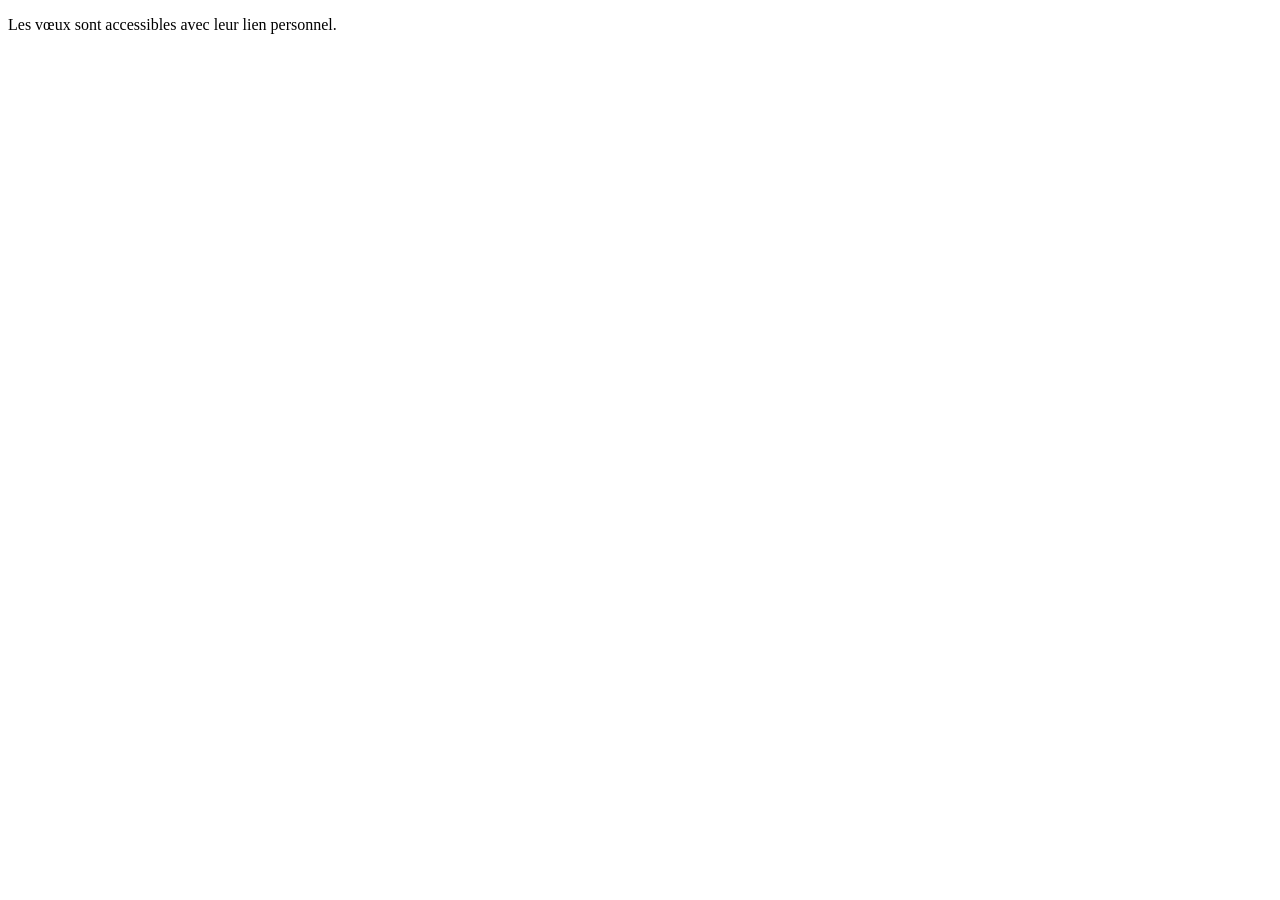
==== commit 5bc1e216: "Préparer la publication de l’animation d’essai" ====
--- a/index.html
+++ b/index.html
@@ -1,250 +1 @@
-<!doctype html>
-<html lang="fr">
-  <head>
-    <meta charset="UTF-8" />
-    <meta name="viewport" content="width=device-width, initial-scale=1.0" />
-    <meta name="description" content="Créateur local d'animations de vœux du Nouvel An." />
-    <title>La porte du Nouvel An</title>
-    <link rel="stylesheet" href="style.css?v=20261018-11" />
-    <style>
-      .scene-toss .wire-person { left:33%; animation: pick-up .56s ease-in-out forwards; }
-      .scene-toss .sign { top:-50px; left:17px; width:205px; min-height:91px; height:auto; padding:10px 12px; opacity:1; animation: toss-sign .56s ease-in forwards; font:700 16px/1.08 Georgia,serif; }
-      @keyframes toss-sign { to { transform:translate(310px,-125px) rotate(36deg); opacity:0; } }
-      @keyframes pick-up { 50% { transform:translateY(18px) rotate(13deg); } 100% { transform:translateY(0); } }
-    </style>
-    <style>
-      .scene-wrong .wire-person { left:var(--question-position); animation: sit-and-cry .45s ease-out forwards; }
-      .scene-wrong .wire-person::after { content:"💧"; position:absolute; top:58px; left:82px; font-size:20px; animation: tears .8s ease-in-out infinite; }
-      .scene-wrong .answer-button { animation: toss-answer .55s ease-in forwards; pointer-events:none; }
-      .scene-wrong .sign { display:none; }
-      @keyframes toss-answer { to { transform:translate(340px,-155px) rotate(40deg); opacity:0; } }
-      @keyframes sit-and-cry { to { transform:translate(-18px,48px) rotate(72deg); } }
-      @keyframes tears { 50% { transform:translateY(12px); opacity:.35; } }
-    </style>
-    <style>
-      .scene-question .sign { top:auto; bottom:191px; }
-      .scene-answers .sign { display:block; top:auto; bottom:191px; left:17px; width:205px; min-height:91px; height:auto; padding:10px 12px; opacity:1; transform:rotate(-2deg); font:700 16px/1.08 Georgia,serif; animation:sign-up .35s ease-out forwards; }
-      .scene-wrong .sign { display:block; top:-50px; left:17px; width:205px; min-height:91px; height:auto; padding:10px 12px; opacity:1; animation:toss-sign .56s ease-in forwards; font:700 16px/1.08 Georgia,serif; }
-    </style>
-    <style>
-      .scene-restart .wire-person { left:var(--question-position); animation:run-away 1.1s ease-in forwards; }
-      .scene-restart .sign { opacity:0; }
-      @keyframes run-away { to { transform:translateX(-430px) rotate(-8deg); } }
-    </style>
-    <style>
-      .scene-intro .arm-left { animation: swing-arm-left .28125s ease-in-out 8 alternate forwards; }
-      .scene-intro .arm-right { animation: swing-arm-right .28125s ease-in-out 8 alternate forwards; }
-      .scene-intro .leg-left { animation: swing-leg-left .28125s ease-in-out 8 alternate forwards; }
-      .scene-intro .leg-right { animation: swing-leg-right .28125s ease-in-out 8 alternate forwards; }
-      @keyframes swing-arm-left { from { transform:rotate(58deg); } to { transform:rotate(-42deg); } }
-      @keyframes swing-arm-right { from { transform:rotate(-60deg); } to { transform:rotate(40deg); } }
-      @keyframes swing-leg-left { from { transform:rotate(32deg); } to { transform:rotate(-32deg); } }
-      @keyframes swing-leg-right { from { transform:rotate(-32deg); } to { transform:rotate(32deg); } }
-    </style>
-    <style>
-      .scene-retreat .wire-person { left:var(--question-position); transform:scale(var(--person-scale)); animation:step-back .84s linear forwards, walk-bob .28s ease-in-out 3; }
-      .scene-retreat .leg-left { animation:swing-leg-left .28s ease-in-out 3 alternate forwards; }
-      .scene-retreat .leg-right { animation:swing-leg-right .28s ease-in-out 3 alternate forwards; }
-      .scene-retreat .arm-left { animation:swing-arm-left .28s ease-in-out 3 alternate forwards; }
-      .scene-retreat .arm-right { animation:swing-arm-right .28s ease-in-out 3 alternate forwards; }
-      @keyframes step-back { from { left:calc(var(--door-center) - var(--knock-offset)); } to { left:var(--question-position); } }
-      .scene-knock .wire-person { left:calc(var(--door-center) - var(--knock-offset)); animation: stand-at-door .18s ease-out forwards; }
-      .scene-knock .arm-right { height:60px; animation: knock-against-door .18s ease-in-out 9 alternate; }
-      .scene-knock .arm-left { transform:rotate(55deg); }
-      .scene-knock .leg-left { transform:rotate(40deg); }
-      .scene-knock .leg-right { transform:rotate(-15deg); }
-      @keyframes stand-at-door { to { transform:scale(var(--person-scale)); } }
-      @keyframes knock-against-door { from { transform:rotate(-82deg); } to { transform:rotate(-88deg); } }
-    </style>
-    <style>
-      .stage { border:none !important; outline:none !important; }
-      .head::before,.head::after { content:""; position:absolute; top:9px; width:4px; height:4px; border-radius:50%; background:#fff; }
-      .head::before { left:5px; }
-      .head::after { right:5px; }
-      .scene-intro .head::before,.scene-intro .head::after,
-      .scene-retreat .head::before,.scene-retreat .head::after,
-      .scene-walking .head::before,.scene-walking .head::after,
-      .scene-restart .head::before,.scene-restart .head::after { visibility:hidden; }
-      .scene-success.scene-sunrise .head::before,.scene-success.scene-sunrise .head::after { animation:eyes-during-opening 6.5s steps(1,end) forwards; }
-      @keyframes eyes-during-opening { 0% { visibility:hidden; } 61.54% { visibility:visible; } 73.85% { visibility:hidden; } 100% { visibility:visible; } }
-      .door-reveal { display:none; }
-      .scene-success { background:linear-gradient(#172b4b 0%,#203a64 62%,#1d3048 62%); }
-      .scene-success::after { display:none; }
-      .scene-success.scene-sunrise .stars,.scene-success.scene-sunrise .moon { display:none; }
-      .door { overflow:visible; background:transparent; box-shadow:none; }
-      .door-panel { position:absolute; inset:0; background:#f1b656; box-shadow:inset 17px 0 #dd9244,inset -10px 0 #f9d37a; transform-origin:right center; }
-      .scene-success.scene-sunrise .door-panel { animation:open-door 4.8s ease-in-out forwards; }
-      .scene-success .door-reveal { display:block; position:absolute; z-index:1; inset:0; overflow:hidden; background:linear-gradient(#72c8f3 0%,#bfeafb 35%,#fffdf7 51%,#5aa4ca 52%,#28789f 75%,#e3bd72 76%); opacity:0; }
-      .scene-success .door-reveal::before { content:""; position:absolute; z-index:1; right:-12%; bottom:-8%; width:125%; height:30%; background:radial-gradient(ellipse at 48% 5%,#f6dfa0 0 8%,transparent 9%),linear-gradient(172deg,transparent 0 36%,#ebcd83 37% 100%); }
-      .scene-success .sun { position:absolute; z-index:1; left:16.67%; bottom:48%; width:45px; height:45px; border-radius:50%; background:#ffdc00; box-shadow:0 0 30px #ffe630,0 0 65px #fff0a6; transform:translate(-50%,48px); }
-      .scene-success.scene-sunrise .sun { animation:sunrise 20.7s ease-out forwards; }
-      .scene-success.scene-sunrise .door-reveal { animation:landscape-appears 20.7s ease-out forwards; }
-      .sun-cloud-track { display:none; }
-      .scene-success.scene-sunrise .sun-cloud-track { display:block; position:absolute; z-index:2; inset:0; pointer-events:none; animation:cloud-sunrise 20.7s ease-out forwards; }
-      .sun-cloud { position:absolute; left:calc(16.67% + 60px); bottom:calc(48% + 18px); width:56px; height:9px; border-radius:50%; background:linear-gradient(90deg,transparent,#fff 25% 75%,transparent); box-shadow:0 3px 4px #68717a80; opacity:0; }
-      .scene-success.scene-message-changed .sun-cloud { animation:cloud-passes 5s linear 4s forwards; }
-      .scene-success .sea { position:absolute; z-index:2; bottom:24%; width:100%; height:24%; background:linear-gradient(#f9ffff 0 2px,#69b8da 3px,#28789f 100%); opacity:.82; }
-      .trash-bag { display:none; }
-      .scene-success.scene-sunrise .trash-bag { display:flex; position:absolute; z-index:1; left:-170px; bottom:25%; width:145px; height:98px; align-items:center; justify-content:center; padding:15px 12px 10px; border-radius:48% 46% 42% 44%; background:linear-gradient(135deg,#24272b,#020303 68%); box-shadow:inset 14px 8px 18px #555a60,4px 7px 8px #143e59aa; color:#fff; font:700 15px/1.05 Georgia,serif; text-align:center; transform:rotate(-8deg); animation:trash-crosses-sea 20.7s linear forwards; }
-      .scene-success.scene-sunrise .trash-bag::before { content:""; position:absolute; top:-16px; left:53px; width:35px; height:23px; border-radius:50% 50% 20% 20%; background:#111315; transform:rotate(8deg); }
-      .caravel { display:none; }
-      .scene-success.scene-sunrise .caravel { display:block; position:absolute; z-index:1; left:calc(100% + 25px); bottom:31%; width:180px; height:125px; animation:caravel-arrives 19.625s ease-out forwards; }
-      .caravel-side { z-index:0; }
-      .caravel-side::before { content:""; position:absolute; z-index:0; bottom:0; left:10px; width:160px; height:38px; border-radius:0 0 50% 50%; background:linear-gradient(#8b4e2c,#492719); box-shadow:inset 0 -10px #2d1711,0 7px 7px #143e5988; }
-      .caravel-year { position:absolute; z-index:5; bottom:8px; left:10px; width:160px; color:#fff4d0; text-align:center; font:700 21px/1 Georgia,serif; letter-spacing:1px; text-shadow:1px 1px 2px #2d1711; }
-      .caravel-turn { position:absolute; inset:0; transform-style:preserve-3d; animation:caravel-turn-away 19.625s ease-in-out forwards; }
-      .caravel-side,.caravel-stern { position:absolute; inset:0; backface-visibility:hidden; }
-      .caravel-stern { transform:rotateY(90deg); }
-      .caravel-stern::before { content:""; position:absolute; bottom:0; left:47px; width:86px; height:39px; border-radius:0 0 35% 35%; background:linear-gradient(#8b4e2c,#492719); box-shadow:inset 0 -10px #2d1711,0 7px 7px #143e5988; }
-      .caravel-stern::after { content:"2027"; position:absolute; z-index:3; bottom:8px; left:66px; color:#f7e6b9; font:700 17px/1 Georgia,serif; text-shadow:1px 1px #2d1711; }
-      .caravel-stern .caravel-sail { left:56px; width:68px; clip-path:polygon(50% 0,100% 100%,0 100%); }
-      @keyframes caravel-turn-away { 0%,56.0475% { transform:rotateY(0deg); } 80%,100% { transform:rotateY(-90deg); } }
-      .caravel-mast { position:absolute; z-index:2; bottom:30px; left:87px; width:6px; height:102px; background:#57321e; }
-      .caravel-sail { position:absolute; z-index:1; bottom:49px; width:70px; height:78px; background:#f5e6bd; box-shadow:inset -8px 0 #d3b77f; }
-      .caravel-sail.left { left:18px; clip-path:polygon(100% 0,100% 100%,0 100%); }
-      .caravel-sail.right { left:93px; clip-path:polygon(0 0,100% 100%,0 100%); }
-      .caravel-flag { position:absolute; z-index:3; bottom:125px; left:90px; width:34px; height:20px; background:#ba463b; clip-path:polygon(0 0,100% 25%,0 100%); }
-      .new-year-message { display:none; }
-      .scene-success.scene-sunrise .new-year-message { display:block; position:absolute; z-index:7; top:calc(77% - 285px); left:58%; width:270px; max-height:0; overflow:hidden; padding:0 18px; transform:translate(-50%,-45px); border-radius:2px; background:#fff7df; box-shadow:0 5px 12px #17233a88; color:#4c3126; font:700 19px/1.22 Georgia,serif; text-align:center; animation:unroll-new-year-message 2.4s ease-out 6s forwards; }
-      .scene-success.scene-sunrise .new-year-message::before { content:""; display:block; height:9px; margin:0 -18px 10px; background:#d6a653; }
-      .scene-success.scene-message-rolling .new-year-message { animation:roll-up-new-year-message 1s ease-in forwards; }
-      .scene-success.scene-message-changed .new-year-message { animation:unroll-new-year-message 1s ease-out forwards; }
-      .scene-success.scene-message-final-rolling .new-year-message { animation:roll-up-new-year-message 1s ease-in forwards; }
-      .scene-success.scene-message-final .new-year-message { animation:unroll-new-year-message 1s ease-out forwards; }
-      .message-after,.message-final { display:none; }
-      .scene-success.scene-message-changed .message-before { display:none; }
-      .scene-success.scene-message-changed .message-after { display:block; }
-      .scene-success.scene-message-final .message-after { display:none; }
-      .scene-success.scene-message-final .message-final { display:block; }
-      .scene-success .wire-person { z-index:6; bottom:17%; }
-      .scene-success.scene-walking .wire-person { left:var(--question-position); animation:walk-to-door 2.6s linear forwards, walk-bob 0.2888889s ease-in-out 9; }
-      .scene-success.scene-walking .leg-left { animation:walk-leg-left 0.2888889s ease-in-out 9 alternate; }
-      .scene-success.scene-walking .leg-right { animation:walk-leg-right 0.2888889s ease-in-out 9 alternate; }
-      .scene-success.scene-walking .arm-left { animation:walk-arm-left 0.2888889s ease-in-out 9 alternate; }
-      .scene-success.scene-walking .arm-right { animation:walk-arm-right 0.2888889s ease-in-out 9 alternate; }
-      .scene-success.scene-final-knock .wire-person { left:calc(var(--door-center) - var(--knock-offset)); transform:scale(var(--person-scale)); }
-      .scene-success.scene-final-knock .arm-right { height:60px; animation:knock-against-door .18s ease-in-out 9 alternate; }
-      .scene-success.scene-final-knock .arm-left { transform:rotate(55deg); }
-      .scene-success.scene-final-knock .leg-left { transform:rotate(40deg); }
-      .scene-success.scene-final-knock .leg-right { transform:rotate(-15deg); }
-      .scene-success.scene-sunrise .wire-person { left:calc(var(--door-center) - var(--knock-offset)); transform:scale(var(--person-scale)); animation:move-aside-for-caravel 6.5s ease-out forwards; }
-      .scene-success.scene-sunrise .leg-left { animation:return-leg-left .5s ease-in-out 8 alternate, return-leg-left .425s ease-in-out 4.8s 4 alternate; }
-      .scene-success.scene-sunrise .leg-right { animation:return-leg-right .5s ease-in-out 8 alternate, return-leg-right .425s ease-in-out 4.8s 4 alternate; }
-      .scene-success.scene-sunrise .arm-left { animation:caravel-gestures 19.625s ease-in-out forwards; }
-      .scene-success.scene-sunrise .arm-right { animation:fold-right-arm 6.5s ease-in-out forwards; }
-      .scene-success.scene-message-final .arm-right { animation:raise-final-arm .7s ease-in-out forwards; }
-      .scene-success .sign { display:none; }
-      .scene-success .success { top:7%; animation:fade-in 1.2s ease-out forwards; }
-      @keyframes open-door { to { transform:perspective(500px) rotateY(102deg); } }
-      @keyframes fold-right-arm { 0% { transform:rotate(-60deg); } 5%,73.85% { transform:rotate(-12deg); } 81%,100% { transform:rotate(-60deg); } }
-      @keyframes raise-final-arm { from { transform:rotate(-60deg); } to { transform:rotate(-145deg); } }
-      @keyframes caravel-arrives { 0% { left:calc(100% + 25px); bottom:31%; opacity:1; transform:translateY(0) rotate(-1deg) scale(1); } 15.2675% { transform:translateY(-5px) rotate(1deg) scale(1); } 28.0204% { transform:translateY(3px) rotate(-1deg) scale(1); } 30.571% { left:calc(58% - 90px); bottom:31%; transform:translateY(0) rotate(0) scale(1); } 56.0475% { left:calc(58% - 90px); bottom:31%; opacity:1; transform:translateY(0) rotate(0) scale(1); } 100% { left:-220px; bottom:42%; opacity:0; transform:translateY(0) rotate(-5deg) scale(.16); } }
-      @keyframes unroll-new-year-message { 0% { max-height:0; padding-top:0; padding-bottom:0; transform:translate(-50%,-45px); } 28% { transform:translate(-50%,0); } 100% { max-height:130px; padding-top:14px; padding-bottom:16px; transform:translate(-50%,0); } }
-      @keyframes roll-up-new-year-message { 0% { max-height:130px; padding-top:14px; padding-bottom:16px; transform:translate(-50%,0); } 72% { transform:translate(-50%,0); } 100% { max-height:0; padding-top:0; padding-bottom:0; transform:translate(-50%,-45px); } }
-      @keyframes move-aside-for-caravel {
-        0% { left:calc(var(--door-center) - var(--knock-offset)); transform:scale(var(--person-scale)); }
-        18.46% { transform:translate(-34%,-5px); }
-        36.92% { transform:translate(-18%,0); }
-        61.54%,73.85% { left:72%; transform:translate(-50%,35px); }
-        100% { left:calc(var(--door-center) + 50px); transform:translate(-50%,35px) scale(var(--person-scale)); }
-      }
-      @keyframes caravel-gestures {
-        0%,16.31% { transform:rotate(58deg); }
-        17.85%,42.8% { transform:rotate(12deg); }
-        45%,50%,55% { transform:rotate(100deg); }
-        47.5%,52.5%,56% { transform:rotate(58deg); }
-        58%,62%,66%,70%,74%,78%,82%,86%,90%,94% { transform:rotate(145deg); }
-        60%,64%,68%,72%,76%,80%,84%,88%,92%,96% { transform:rotate(157deg); }
-        100% { transform:rotate(145deg); }
-      }
-      @keyframes walk-to-door { from { left:var(--question-position); transform:scale(var(--person-scale)); } to { left:calc(var(--door-center) - var(--knock-offset)); transform:scale(var(--person-scale)); } }
-      @keyframes walk-leg-left { from { transform:rotate(32deg); } to { transform:rotate(-32deg); } }
-      @keyframes walk-leg-right { from { transform:rotate(-32deg); } to { transform:rotate(32deg); } }
-      @keyframes return-leg-left { from { transform:rotate(26deg); } to { transform:rotate(-28deg); } }
-      @keyframes return-leg-right { from { transform:rotate(-27deg); } to { transform:rotate(28deg); } }
-      @keyframes walk-arm-left { from { transform:rotate(58deg); } to { transform:rotate(-42deg); } }
-      @keyframes walk-arm-right { from { transform:rotate(-60deg); } to { transform:rotate(40deg); } }
-      @keyframes sunrise { to { transform:translate(-50%,-115px); } }
-      @keyframes cloud-sunrise { from { transform:translateY(48px); } to { transform:translateY(-115px); } }
-      @keyframes cloud-passes { 0% { left:calc(16.67% + 60px); opacity:1; } 95% { opacity:1; } 100% { left:-60px; opacity:0; } }
-      @keyframes landscape-appears { from { opacity:0; filter:saturate(.75) brightness(.32); } to { opacity:1; filter:saturate(.85) brightness(1.15); } }
-      @keyframes trash-crosses-sea { 0% { left:-170px; bottom:25%; opacity:0; transform:rotate(8deg) scale(1); } 5% { opacity:1; } 50% { transform:rotate(-5deg) scale(1); } 96% { opacity:1; transform:rotate(7deg) scale(.135); } 100% { left:calc(100% + 165px); bottom:45%; opacity:0; transform:rotate(7deg) scale(.125); } }
-      @keyframes fade-in { from { opacity:0; } to { opacity:1; } }
-    </style>
-    <style>
-      .scene-wrong .wire-person { animation:sit-and-fade 4s ease-in forwards; }
-      @keyframes sit-and-fade { 0% { opacity:1; transform:translate(0,0); } 15% { transform:translate(-18px,48px) rotate(72deg); } 72% { opacity:1; transform:translate(-18px,48px) rotate(72deg); } 100% { opacity:0; transform:translate(-18px,48px) rotate(72deg); } }
-    </style>
-  </head>
-  <body>
-    <main class="app-shell">
-      <aside class="studio" aria-label="Préparation des animations">
-        <div class="brand">
-          <span class="spark">✦</span>
-          <div><p>ATELIER LOCAL</p><h1>La porte du<br />Nouvel An</h1></div>
-        </div>
-
-        <div class="library-head">
-          <h2>Animations prêtes</h2>
-          <button id="new-animation" class="icon-button" title="Nouvelle animation" aria-label="Nouvelle animation">＋</button>
-        </div>
-        <nav id="animation-list" class="animation-list" aria-label="Liste des animations"></nav>
-
-        <div class="library-actions">
-          <button id="export-html" class="secondary" type="button">Exporter l’animation HTML</button>
-          <button id="export-publication" class="secondary" type="button">Préparer toutes les animations pour publication</button>
-          <input id="export-style-file" type="file" accept=".css,text/css" style="display:none" />
-          <button id="export-json" class="secondary">Exporter le JSON</button>
-          <label class="secondary import-label">Importer un JSON<input id="import-json" type="file" accept="application/json" /></label>
-        </div>
-        <p class="privacy-note">Vos données restent sur cet appareil. Aucun envoi vers un serveur.</p>
-      </aside>
-
-      <section class="workspace">
-        <header class="topbar">
-          <div><p class="eyebrow">PERSONNALISATION</p><h2 id="editor-title">Nouvelle animation</h2></div>
-          <div class="top-actions"><span id="save-state" aria-live="polite">Enregistré localement</span><button id="delete-animation" class="danger">Supprimer</button></div>
-        </header>
-
-        <div class="content-grid">
-          <form id="editor" class="editor-card">
-            <label>Nom de cette préparation<input id="label" name="label" maxlength="60" placeholder="Ex. Vœux pour Odile" /></label>
-            <label>Prénom <small>facultatif</small><input id="first-name" name="firstName" maxlength="40" placeholder="Odile" /></label>
-            <label>Comment vous adressez-vous à cette personne ?<select id="address-form" name="addressForm"><option value="tu">Tu</option><option value="vous">Vous</option></select></label>
-            <label>Question de la pancarte<textarea id="question" name="question" rows="3" maxlength="180" placeholder="Écrivez votre question personnalisée"></textarea></label>
-            <details class="answer-library">
-              <summary>Liste commune de bonnes réponses</summary>
-              <label>Réponses disponibles <small>une par ligne — 120 caractères maximum par réponse</small><textarea id="correct-answer-library" rows="5" placeholder="Ajoutez vos bonnes réponses, une par ligne"></textarea></label>
-              <small>Modifier cette liste ne change pas les réponses déjà choisies pour vos animations.</small>
-            </details>
-            <label>Choisir dans la liste commune<select id="choose-correct-answer"><option value="">Choisir une réponse…</option></select></label>
-            <label>Bonne réponse <small>la 4ᵉ pancarte</small><textarea id="correct-answer" name="correctAnswer" rows="2" maxlength="120" placeholder="Notre danse improvisée sous la pluie !"></textarea></label>
-            <details class="answer-library">
-              <summary>Réponses absurdes</summary>
-              <label>Réponses disponibles <small>une par ligne — ~12 proposées</small><textarea id="silly-answers" name="sillyAnswers" rows="8"></textarea></label>
-            </details>
-            <div class="form-actions"><button type="button" id="reset-preview" class="secondary">Rejouer l’aperçu</button><button type="button" id="duplicate" class="secondary">Dupliquer</button></div>
-          </form>
-
-          <section class="preview-panel" aria-label="Aperçu de l'animation">
-            <div id="stage" class="stage scene-intro" tabindex="0" aria-label="Aperçu de l'animation. Cliquez sur la question lorsqu'elle apparaît.">
-              <div class="stars" aria-hidden="true">✦　·　✧　·　✦　·　✧　·　✦</div>
-              <div class="moon" aria-hidden="true"></div>
-              <div class="door-reveal" aria-hidden="true"><div class="sun"></div><div class="sun-cloud-track"><div class="sun-cloud"></div></div><div class="sea"></div></div>
-              <div class="trash-bag" aria-hidden="true">Tes embrouilles<br />2026</div>
-              <div class="caravel" aria-hidden="true"><div class="caravel-turn"><div class="caravel-side"><span class="caravel-year">2027</span><div class="caravel-mast"></div><div class="caravel-sail left"></div><div class="caravel-sail right"></div><div class="caravel-flag"></div></div><div class="caravel-stern"><div class="caravel-mast"></div><div class="caravel-sail"></div><div class="caravel-flag"></div></div></div></div>
-              <div class="door" aria-label="Porte de l'année 2027"><div class="door-panel"><div class="door-year"><span class="year-left">20</span><span class="year-right">27</span></div><div class="door-knob"></div></div></div>
-              <div class="new-year-message"><span class="message-before">Embarque vers une bonne et heureuse nouvelle année</span><span class="message-after">Vogue vers un horizon dégagé</span><span class="message-final">À l’an prochain !</span></div>
-              <div id="wire-person" class="wire-person"><div class="head"></div><div class="body"></div><div class="arm arm-left"></div><div class="arm arm-right"></div><div class="leg leg-left"></div><div class="leg leg-right"></div><button id="sign" class="sign" type="button" aria-live="polite">?</button></div>
-              <p id="scene-caption" class="scene-caption" aria-live="polite"></p>
-              <button id="answer-button" class="answer-button" type="button" hidden></button>
-              <div id="success" class="success" hidden></div>
-            </div>
-          </section>
-        </div>
-      </section>
-    </main>
-    <template id="list-item-template"><button class="animation-item" type="button"><span class="item-name"></span><span class="item-detail"></span></button></template>
-    <script src="app.js?v=20261018-5"></script>
-  </body>
-</html>
+<!doctype html><html lang="fr"><head><meta charset="utf-8"><meta name="viewport" content="width=device-width, initial-scale=1"><title>Vœux</title></head><body><p>Les vœux sont accessibles avec leur lien personnel.</p></body></html>
